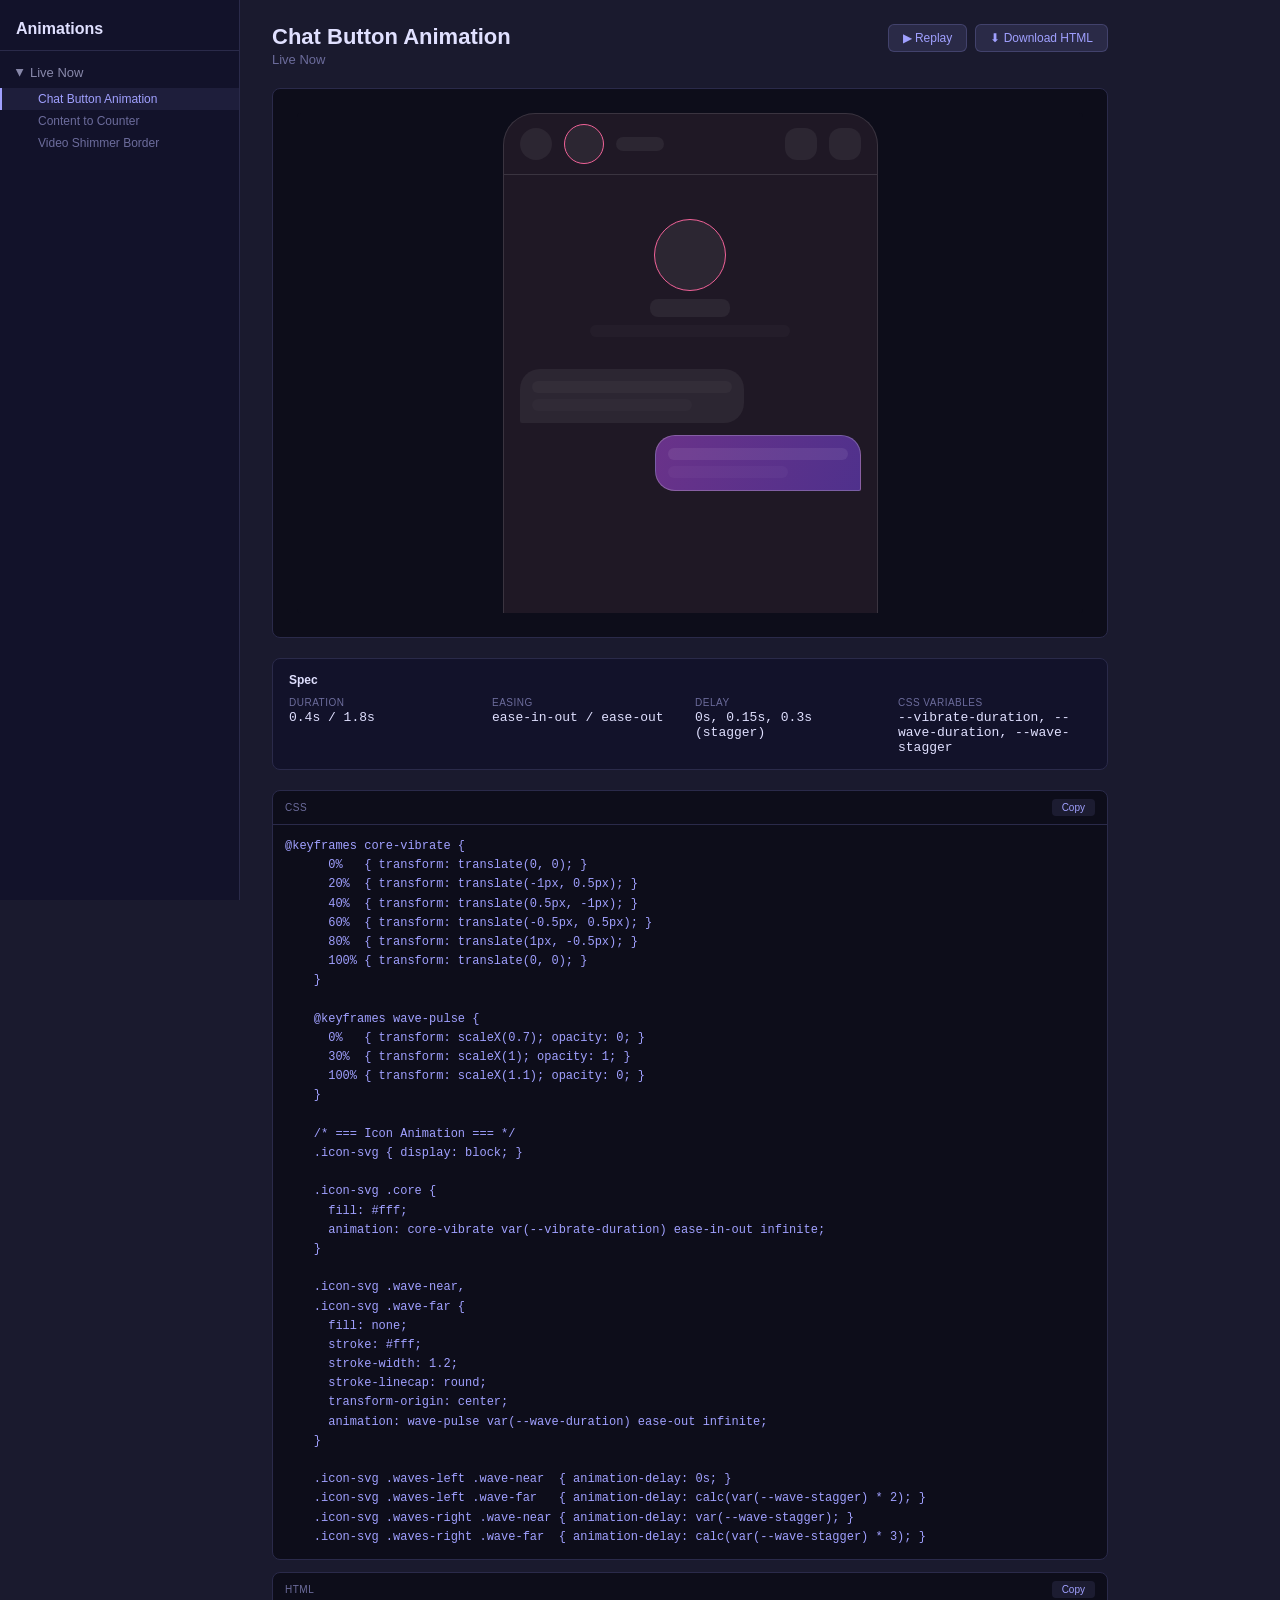
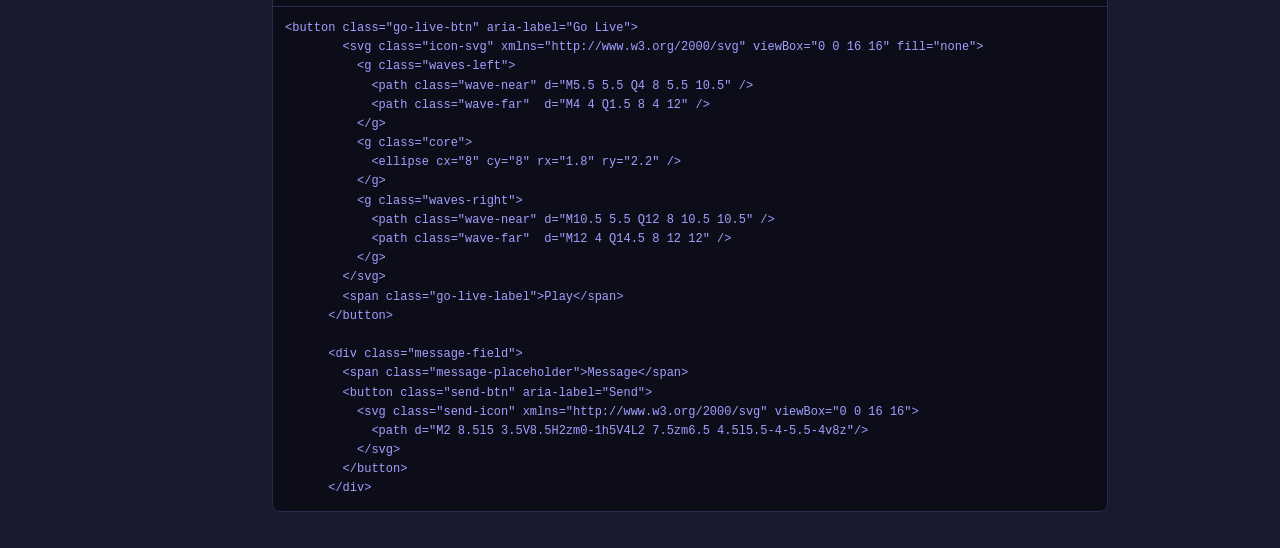
==== index.html @ 2784c0c1 "feat(live-now): add video shimmer border to animation catalog Co-Authored-By: Claude Opus 4.6 (1M co" ====
<!DOCTYPE html>
<html lang="ru">
<head>
  <meta charset="UTF-8">
  <meta name="viewport" content="width=device-width, initial-scale=1.0">
  <title>Animation Catalog</title>
  <link rel="stylesheet" href="styles.css">
</head>
<body>
  <aside class="sidebar" id="sidebar">
    <div class="sidebar-header">
      <h1 class="sidebar-title">Animations</h1>
    </div>
    <nav class="sidebar-nav" id="sidebar-nav">
      <!-- Built dynamically by catalog.js -->
    </nav>
  </aside>

  <main class="content" id="content">
    <div class="card" id="animation-card">
      <!-- Header -->
      <div class="card-header" id="card-header">
        <div class="card-titles">
          <h2 class="card-name" id="card-name"></h2>
          <span class="card-feature" id="card-feature"></span>
        </div>
        <div class="card-actions">
          <button class="btn" id="btn-replay">▶ Replay</button>
          <a class="btn" id="btn-download" download>⬇ Download HTML</a>
        </div>
      </div>

      <!-- Preview -->
      <div class="preview" id="preview"></div>

      <!-- Spec -->
      <div class="spec" id="spec"></div>

      <!-- Code Blocks -->
      <div class="code-blocks" id="code-blocks"></div>
    </div>
  </main>

  <!-- Animation sections go here -->
  <div id="animations" style="display:none">
    <section class="animation"
      data-feature="Live Now"
      data-name="Chat Button Animation"
      data-duration="0.4s / 1.8s"
      data-easing="ease-in-out / ease-out"
      data-delay="0s, 0.15s, 0.3s (stagger)"
      data-css-vars="--vibrate-duration, --wave-duration, --wave-stagger"
      data-file="downloads/live-now/chat-button-animation.html">
    </section>

    <section class="animation"
      data-feature="Live Now"
      data-name="Content to Counter"
      data-duration="2.8s"
      data-easing="cubic-bezier(0.2, 0.9, 0.3, 1)"
      data-delay="800ms"
      data-css-vars="--ctc-sheet-duration, --ctc-sheet-collapse, --ctc-fly-duration, --ctc-badge-pop, --ctc-pause-idle, --ctc-pause-sheet"
      data-file="downloads/live-now/content-to-counter.html">
    </section>

    <section class="animation"
      data-feature="Live Now"
      data-name="Video Shimmer Border"
      data-duration="2.5s"
      data-easing="linear"
      data-delay="0s"
      data-css-vars="--shimmer-speed, --shimmer-size"
      data-file="downloads/live-now/video-shimmer-border.html">
    </section>
  </div>

  <script src="catalog.js"></script>
</body>
</html>
---- styles.css ----
/* === Reset === */
*, *::before, *::after {
  margin: 0;
  padding: 0;
  box-sizing: border-box;
}

/* === Theme Tokens === */
:root {
  --bg-page: #1a1a2e;
  --bg-sidebar: #12122a;
  --bg-preview: #0d0d1a;
  --bg-code: #0d0d1a;
  --bg-spec: #12122a;
  --border: #2a2a4a;
  --accent: #a0a0ff;
  --accent-hover: #c0c0ff;
  --text-primary: #e0e0ff;
  --text-secondary: #8888aa;
  --text-muted: #6c6c9c;
  --text-dim: #4a4a6a;
  --font-ui: -apple-system, BlinkMacSystemFont, 'Segoe UI', sans-serif;
  --font-mono: 'SF Mono', 'Fira Code', 'Cascadia Code', monospace;
  --sidebar-width: 240px;
}

body {
  font-family: var(--font-ui);
  background: var(--bg-page);
  color: var(--text-primary);
  display: flex;
  min-height: 100vh;
}

/* === Sidebar === */
.sidebar {
  width: var(--sidebar-width);
  background: var(--bg-sidebar);
  border-right: 1px solid var(--border);
  position: fixed;
  top: 0;
  left: 0;
  bottom: 0;
  overflow-y: auto;
  display: flex;
  flex-direction: column;
}

.sidebar-header {
  padding: 20px 16px 12px;
  border-bottom: 1px solid var(--border);
}

.sidebar-title {
  font-size: 16px;
  font-weight: 600;
  color: var(--text-primary);
}

.sidebar-nav {
  padding: 8px 0;
  flex: 1;
}

.feature-group {
  margin-bottom: 4px;
}

.feature-toggle {
  display: flex;
  align-items: center;
  gap: 6px;
  width: 100%;
  padding: 6px 16px;
  background: none;
  border: none;
  color: var(--text-secondary);
  font-family: var(--font-ui);
  font-size: 13px;
  cursor: pointer;
  text-align: left;
}

.feature-toggle:hover {
  color: var(--text-primary);
}

.feature-toggle .arrow {
  font-size: 10px;
  transition: transform 0.15s ease;
}

.feature-toggle.open .arrow {
  transform: rotate(90deg);
}

.feature-list {
  display: none;
  padding: 2px 0;
}

.feature-list.open {
  display: block;
}

.animation-link {
  display: block;
  padding: 4px 16px 4px 36px;
  color: var(--text-muted);
  font-size: 12px;
  cursor: pointer;
  text-decoration: none;
  border-left: 2px solid transparent;
}

.animation-link:hover {
  color: var(--text-primary);
}

.animation-link.active {
  color: var(--accent);
  background: rgba(160, 160, 255, 0.08);
  border-left-color: var(--accent);
}

/* === Main Content === */
.content {
  margin-left: var(--sidebar-width);
  flex: 1;
  padding: 24px 32px;
  max-width: 900px;
}

/* === Card === */
.card-header {
  display: flex;
  justify-content: space-between;
  align-items: flex-start;
  margin-bottom: 20px;
}

.card-name {
  font-size: 22px;
  font-weight: 600;
}

.card-feature {
  font-size: 13px;
  color: var(--text-muted);
  margin-top: 2px;
}

.card-actions {
  display: flex;
  gap: 8px;
  flex-shrink: 0;
}

.btn {
  display: inline-flex;
  align-items: center;
  gap: 4px;
  padding: 6px 14px;
  background: rgba(160, 160, 255, 0.12);
  color: var(--accent);
  border: 1px solid rgba(160, 160, 255, 0.2);
  border-radius: 6px;
  font-family: var(--font-ui);
  font-size: 12px;
  cursor: pointer;
  text-decoration: none;
  transition: background 0.15s ease;
}

.btn:hover {
  background: rgba(160, 160, 255, 0.2);
  color: var(--accent-hover);
}

/* === Preview === */
.preview {
  background: var(--bg-preview);
  border: 1px solid var(--border);
  border-radius: 8px;
  min-height: 160px;
  display: flex;
  align-items: center;
  justify-content: center;
  margin-bottom: 20px;
  padding: 24px;
  position: relative;
  overflow: hidden;
}

.preview-iframe {
  width: 100%;
  height: 500px;
  border: none;
  border-radius: 4px;
  background: transparent;
}

/* === Spec === */
.spec {
  background: var(--bg-spec);
  border: 1px solid var(--border);
  border-radius: 8px;
  padding: 14px 16px;
  margin-bottom: 20px;
}

.spec-title {
  font-size: 12px;
  font-weight: 600;
  margin-bottom: 10px;
}

.spec-grid {
  display: grid;
  grid-template-columns: repeat(auto-fit, minmax(120px, 1fr));
  gap: 10px;
}

.spec-item-label {
  font-size: 10px;
  text-transform: uppercase;
  color: var(--text-muted);
  letter-spacing: 0.5px;
  margin-bottom: 2px;
}

.spec-item-value {
  font-family: var(--font-mono);
  font-size: 13px;
  color: var(--text-primary);
}

/* === Code Blocks === */
.code-block {
  background: var(--bg-code);
  border: 1px solid var(--border);
  border-radius: 8px;
  margin-bottom: 12px;
  overflow: hidden;
}

.code-block-header {
  display: flex;
  justify-content: space-between;
  align-items: center;
  padding: 8px 12px;
  border-bottom: 1px solid var(--border);
}

.code-block-lang {
  font-size: 10px;
  text-transform: uppercase;
  color: var(--text-muted);
  letter-spacing: 0.5px;
}

.btn-copy {
  padding: 3px 10px;
  background: rgba(160, 160, 255, 0.1);
  color: var(--accent);
  border: none;
  border-radius: 4px;
  font-family: var(--font-ui);
  font-size: 10px;
  cursor: pointer;
  transition: background 0.15s ease;
}

.btn-copy:hover {
  background: rgba(160, 160, 255, 0.2);
}

.btn-copy.copied {
  color: #66ffaa;
}

.code-block pre {
  padding: 12px;
  overflow-x: auto;
  margin: 0;
}

.code-block code {
  font-family: var(--font-mono);
  font-size: 12px;
  line-height: 1.6;
  color: var(--accent);
  white-space: pre;
}
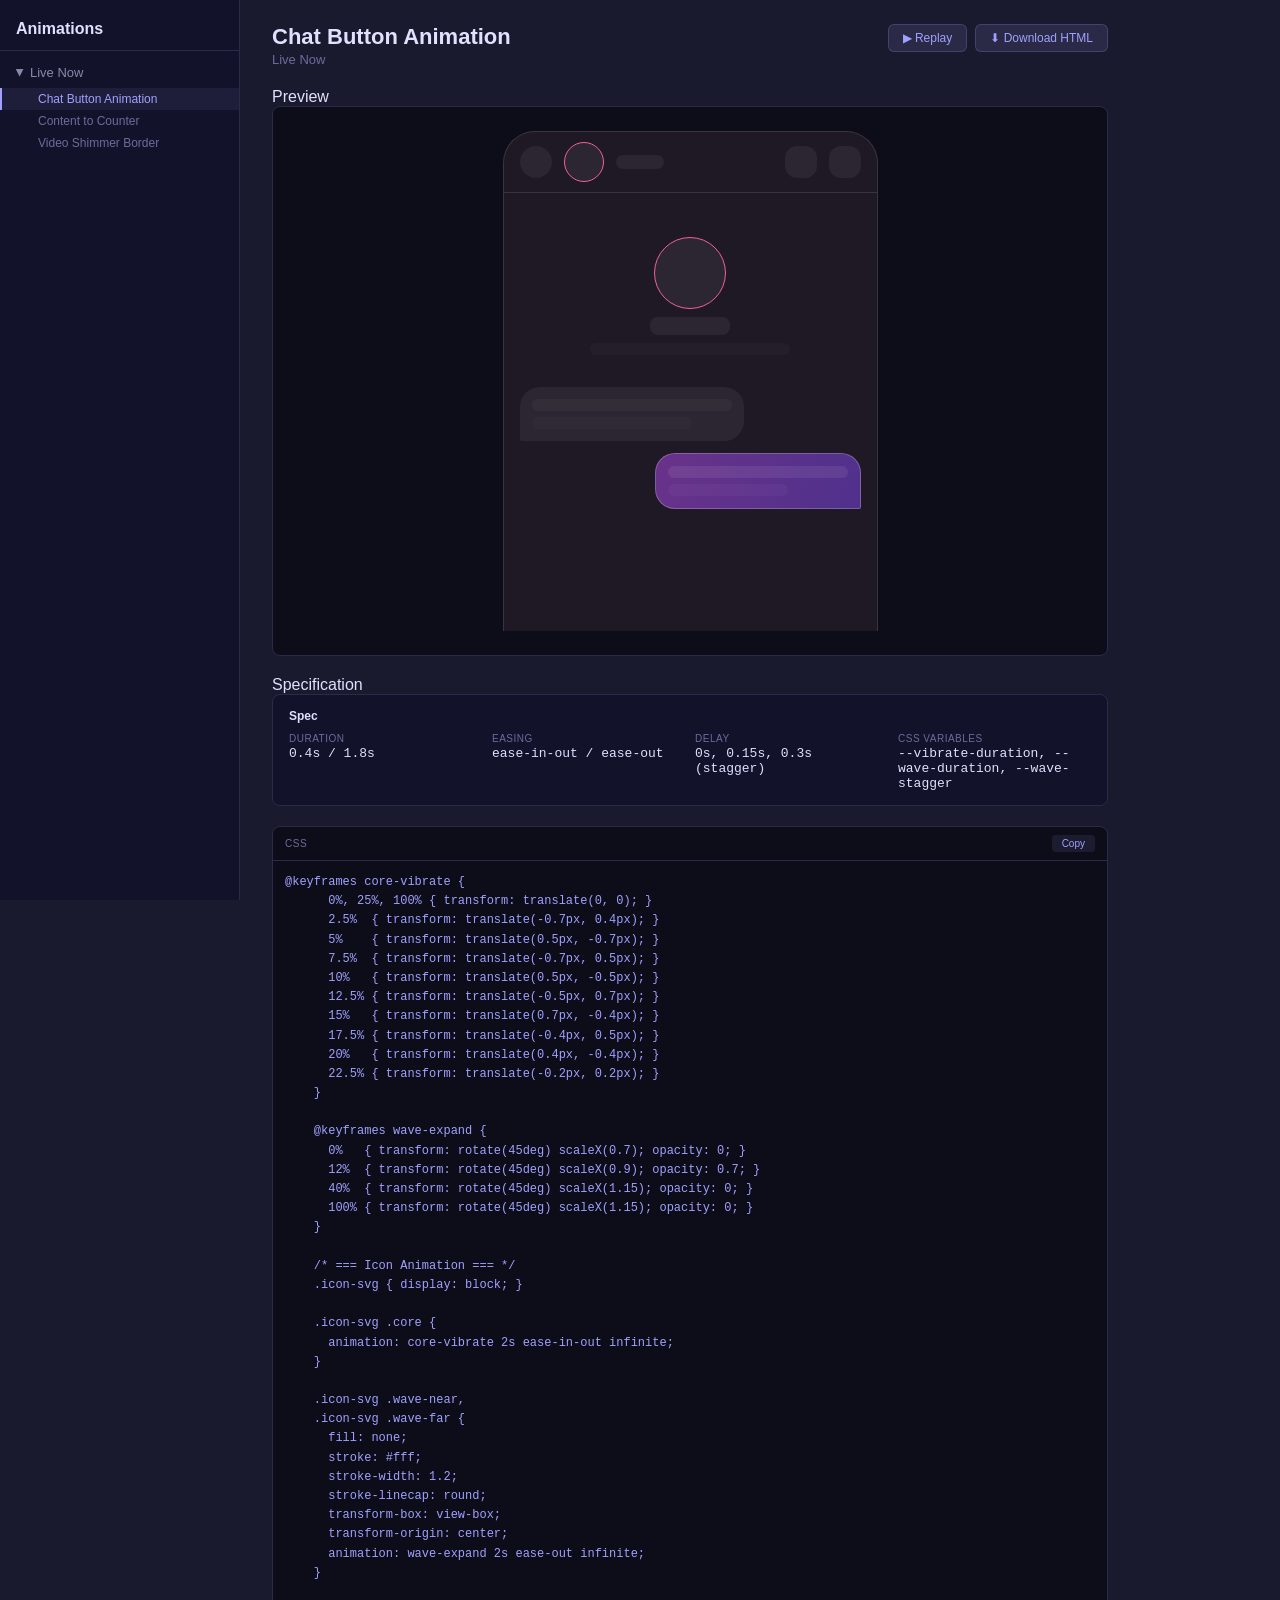
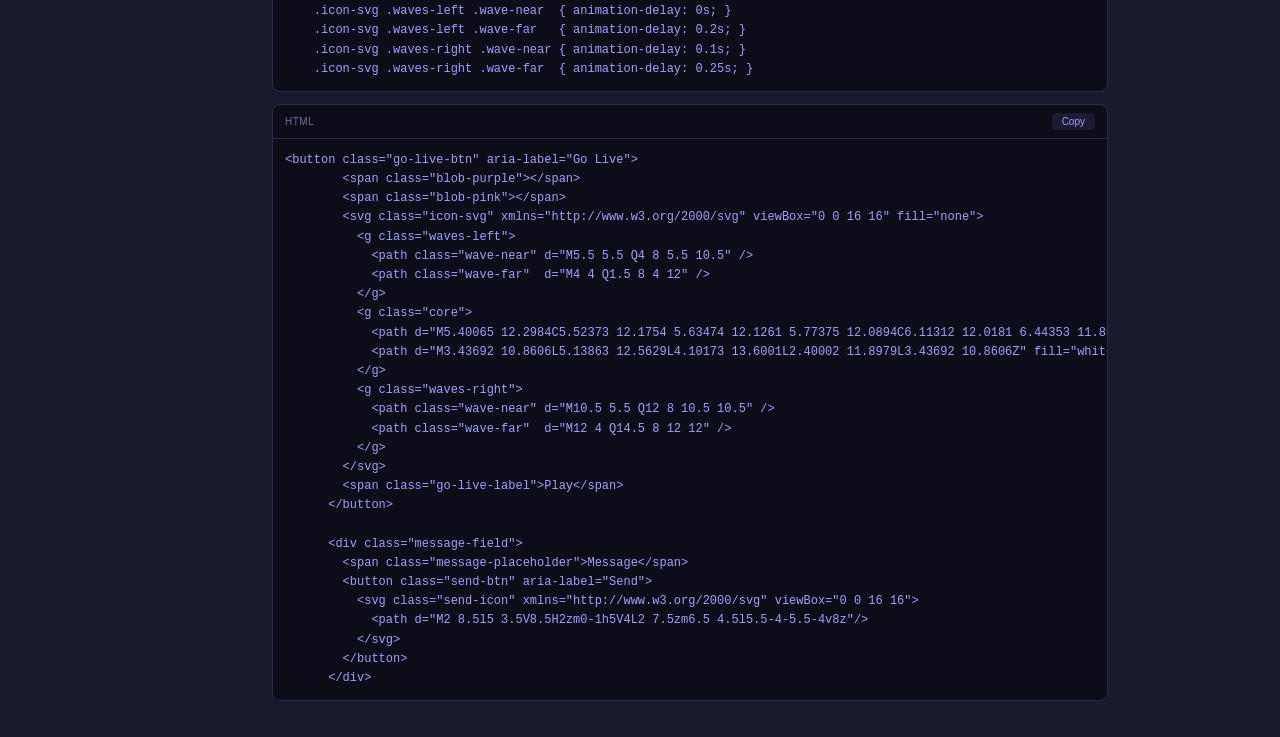
==== commit 2f0423dd: "refactor: update card template to two-column grid structure Co-Authored-By: Claude Sonnet 4.6 <norep" ====
--- a/index.html
+++ b/index.html
@@ -30,14 +30,22 @@
         </div>
       </div>
 
-      <!-- Preview -->
-      <div class="preview" id="preview"></div>
+      <!-- Two-column layout -->
+      <div class="card-body">
+        <div class="preview-section">
+          <div class="section-label">Preview</div>
+          <div class="preview" id="preview"></div>
+        </div>
 
-      <!-- Spec -->
-      <div class="spec" id="spec"></div>
-
-      <!-- Code Blocks -->
-      <div class="code-blocks" id="code-blocks"></div>
+        <div class="right-column">
+          <div>
+            <div class="section-label">Specification</div>
+            <div class="spec" id="spec"></div>
+          </div>
+          <div class="note" id="note" style="display:none"></div>
+          <div class="code-blocks" id="code-blocks"></div>
+        </div>
+      </div>
     </div>
   </main>
 
@@ -56,7 +64,7 @@
     <section class="animation"
       data-feature="Live Now"
       data-name="Content to Counter"
-      data-duration="2.8s"
+      data-duration="3.7s"
       data-easing="cubic-bezier(0.2, 0.9, 0.3, 1)"
       data-delay="800ms"
       data-css-vars="--ctc-sheet-duration, --ctc-sheet-collapse, --ctc-fly-duration, --ctc-badge-pop, --ctc-pause-idle, --ctc-pause-sheet"
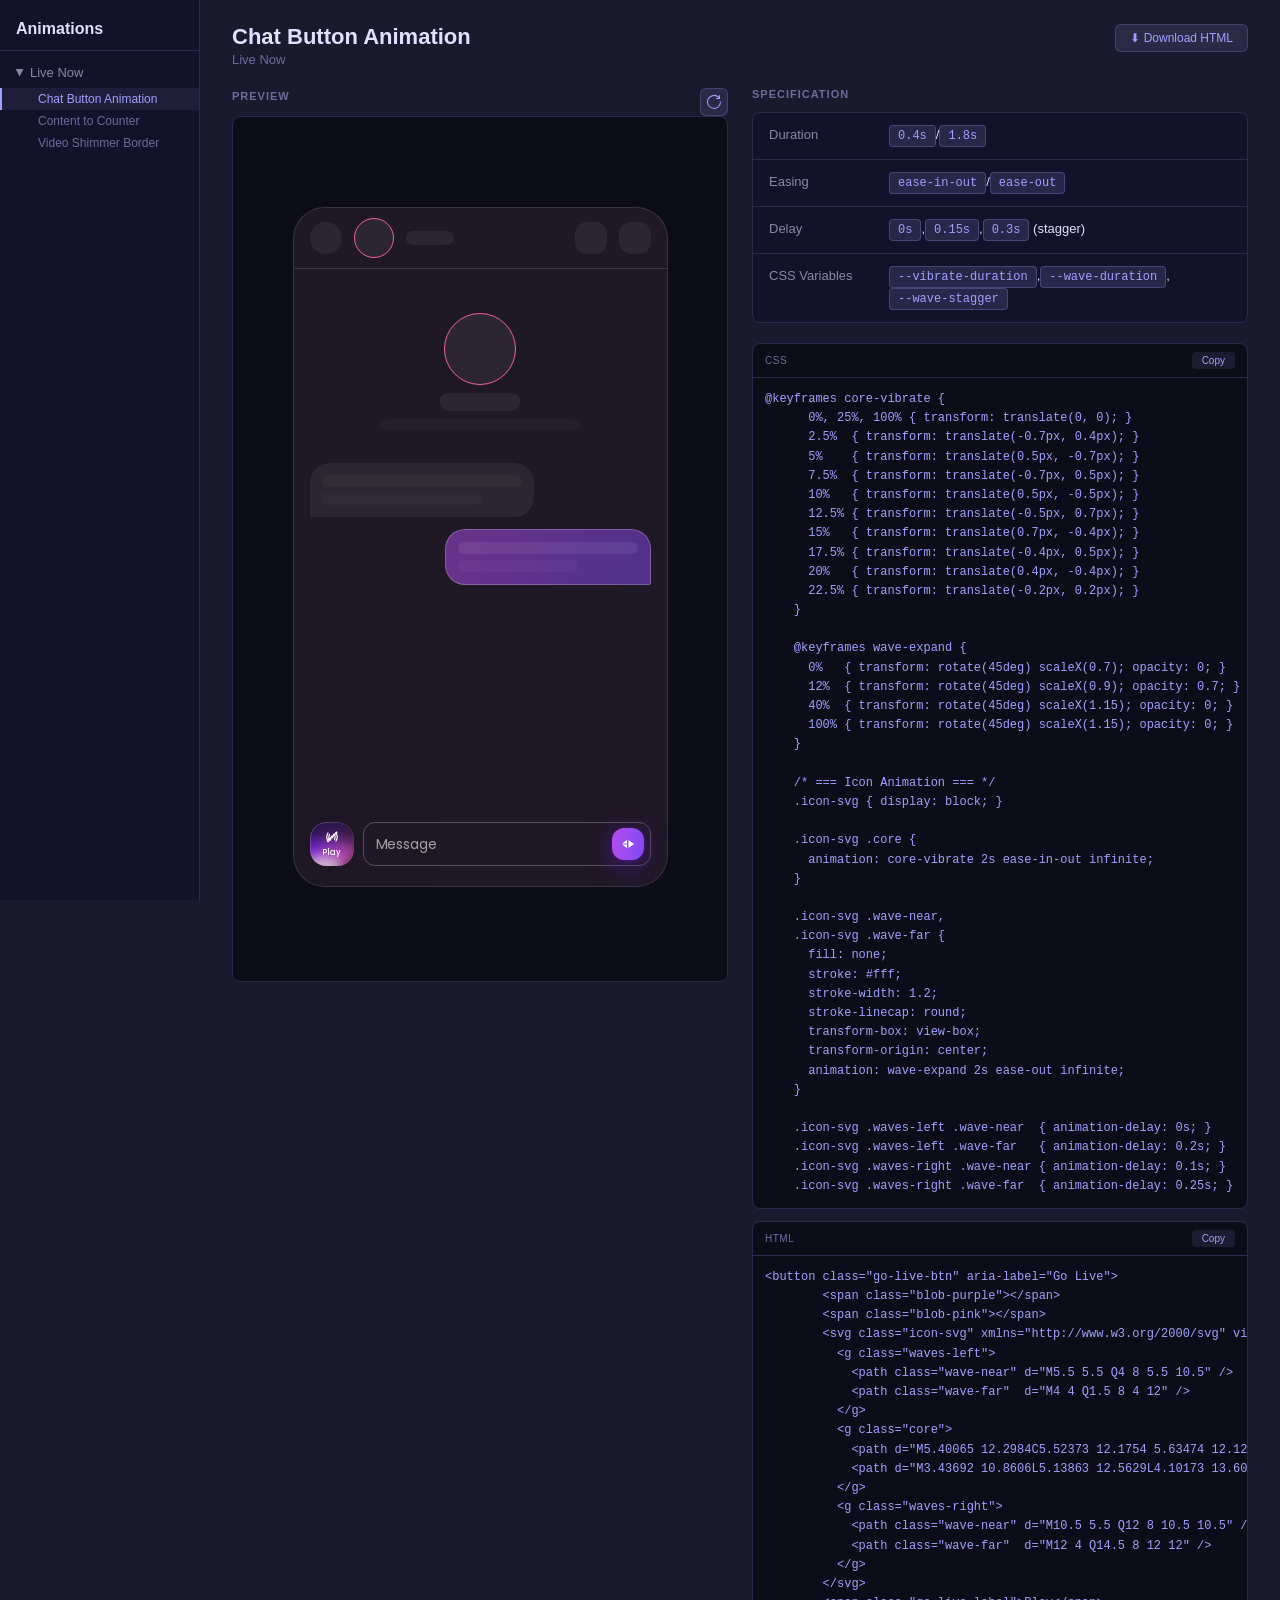
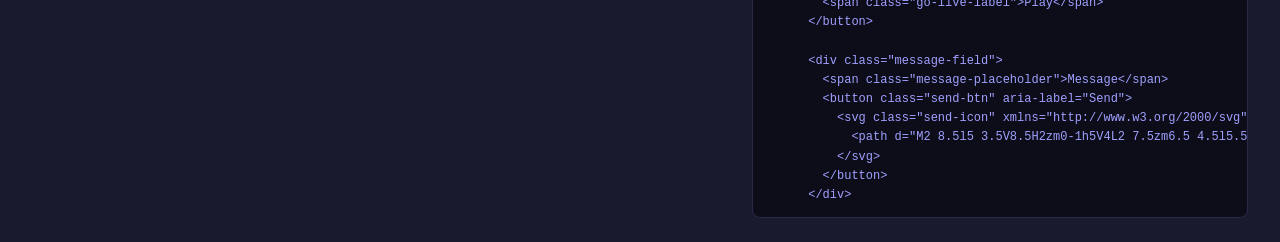
==== commit a4c359f5: "feat: move replay to preview header as icon button Replay moved from card header to preview section " ====
--- a/index.html
+++ b/index.html
@@ -25,7 +25,6 @@
           <span class="card-feature" id="card-feature"></span>
         </div>
         <div class="card-actions">
-          <button class="btn" id="btn-replay">▶ Replay</button>
           <a class="btn" id="btn-download" download>⬇ Download HTML</a>
         </div>
       </div>
@@ -33,7 +32,14 @@
       <!-- Two-column layout -->
       <div class="card-body">
         <div class="preview-section">
-          <div class="section-label">Preview</div>
+          <div class="preview-header">
+            <div class="section-label">Preview</div>
+            <button class="btn-replay" id="btn-replay" title="Replay">
+              <svg width="16" height="16" viewBox="0 0 16 16" fill="none" xmlns="http://www.w3.org/2000/svg">
+                <path d="M2 8a6 6 0 0 1 10.472-4H10.5a.5.5 0 0 0 0 1h3a.5.5 0 0 0 .5-.5v-3a.5.5 0 0 0-1 0v1.47A7 7 0 1 0 15 8a.5.5 0 0 0-1 0 6 6 0 1 1-12 0z" fill="currentColor"/>
+              </svg>
+            </button>
+          </div>
           <div class="preview" id="preview"></div>
         </div>
 
--- a/styles.css
+++ b/styles.css
@@ -21,7 +21,7 @@
   --text-dim: #4a4a6a;
   --font-ui: -apple-system, BlinkMacSystemFont, 'Segoe UI', sans-serif;
   --font-mono: 'SF Mono', 'Fira Code', 'Cascadia Code', monospace;
-  --sidebar-width: 240px;
+  --sidebar-width: 200px;
 }
 
 body {
@@ -128,7 +128,7 @@
   margin-left: var(--sidebar-width);
   flex: 1;
   padding: 24px 32px;
-  max-width: 900px;
+  max-width: 1100px;
 }
 
 /* === Card === */
@@ -175,6 +175,58 @@
 .btn:hover {
   background: rgba(160, 160, 255, 0.2);
   color: var(--accent-hover);
+}
+
+/* === Two-Column Layout === */
+.card-body {
+  display: grid;
+  grid-template-columns: 1fr 1fr;
+  gap: 0 24px;
+}
+
+.section-label {
+  font-size: 11px;
+  font-weight: 600;
+  text-transform: uppercase;
+  letter-spacing: 1px;
+  color: var(--text-muted);
+  margin-bottom: 12px;
+}
+
+.preview-section {
+  min-width: 0;
+}
+
+.preview-header {
+  display: flex;
+  justify-content: space-between;
+  align-items: center;
+}
+
+.btn-replay {
+  display: flex;
+  align-items: center;
+  justify-content: center;
+  width: 28px;
+  height: 28px;
+  background: rgba(160, 160, 255, 0.12);
+  border: 1px solid rgba(160, 160, 255, 0.2);
+  border-radius: 6px;
+  color: var(--accent);
+  cursor: pointer;
+  transition: background 0.15s ease;
+}
+
+.btn-replay:hover {
+  background: rgba(160, 160, 255, 0.2);
+  color: var(--accent-hover);
+}
+
+.right-column {
+  display: flex;
+  flex-direction: column;
+  gap: 20px;
+  min-width: 0;
 }
 
 /* === Preview === */
@@ -182,11 +234,6 @@
   background: var(--bg-preview);
   border: 1px solid var(--border);
   border-radius: 8px;
-  min-height: 160px;
-  display: flex;
-  align-items: center;
-  justify-content: center;
-  margin-bottom: 20px;
   padding: 24px;
   position: relative;
   overflow: hidden;
@@ -194,7 +241,7 @@
 
 .preview-iframe {
   width: 100%;
-  height: 500px;
+  height: 812px;
   border: none;
   border-radius: 4px;
   background: transparent;
@@ -205,33 +252,58 @@
   background: var(--bg-spec);
   border: 1px solid var(--border);
   border-radius: 8px;
+  padding: 0;
+  overflow: hidden;
+}
+
+.spec-row {
+  display: flex;
+  align-items: baseline;
+  padding: 12px 16px;
+  border-bottom: 1px solid var(--border);
+}
+
+.spec-row:last-child {
+  border-bottom: none;
+}
+
+.spec-label {
+  width: 120px;
+  flex-shrink: 0;
+  font-size: 13px;
+  font-weight: 500;
+  color: var(--text-secondary);
+}
+
+.spec-value {
+  font-size: 13px;
+  color: var(--text-primary);
+  line-height: 1.5;
+}
+
+.badge {
+  display: inline-block;
+  font-family: var(--font-mono);
+  font-size: 12px;
+  background: rgba(160, 160, 255, 0.15);
+  border: 1px solid rgba(160, 160, 255, 0.25);
+  border-radius: 4px;
+  padding: 1px 8px;
+  color: var(--accent);
+}
+
+/* === Note === */
+.note {
+  background: rgba(160, 160, 255, 0.06);
+  border: 1px solid rgba(160, 160, 255, 0.2);
+  border-radius: 8px;
   padding: 14px 16px;
-  margin-bottom: 20px;
-}
-
-.spec-title {
-  font-size: 12px;
-  font-weight: 600;
-  margin-bottom: 10px;
-}
-
-.spec-grid {
-  display: grid;
-  grid-template-columns: repeat(auto-fit, minmax(120px, 1fr));
-  gap: 10px;
-}
-
-.spec-item-label {
-  font-size: 10px;
-  text-transform: uppercase;
-  color: var(--text-muted);
-  letter-spacing: 0.5px;
-  margin-bottom: 2px;
-}
-
-.spec-item-value {
-  font-family: var(--font-mono);
-  font-size: 13px;
+  font-size: 13px;
+  line-height: 1.6;
+  color: var(--text-secondary);
+}
+
+.note strong {
   color: var(--text-primary);
 }
 
@@ -240,8 +312,11 @@
   background: var(--bg-code);
   border: 1px solid var(--border);
   border-radius: 8px;
-  margin-bottom: 12px;
   overflow: hidden;
+}
+
+.code-block + .code-block {
+  margin-top: 12px;
 }
 
 .code-block-header {
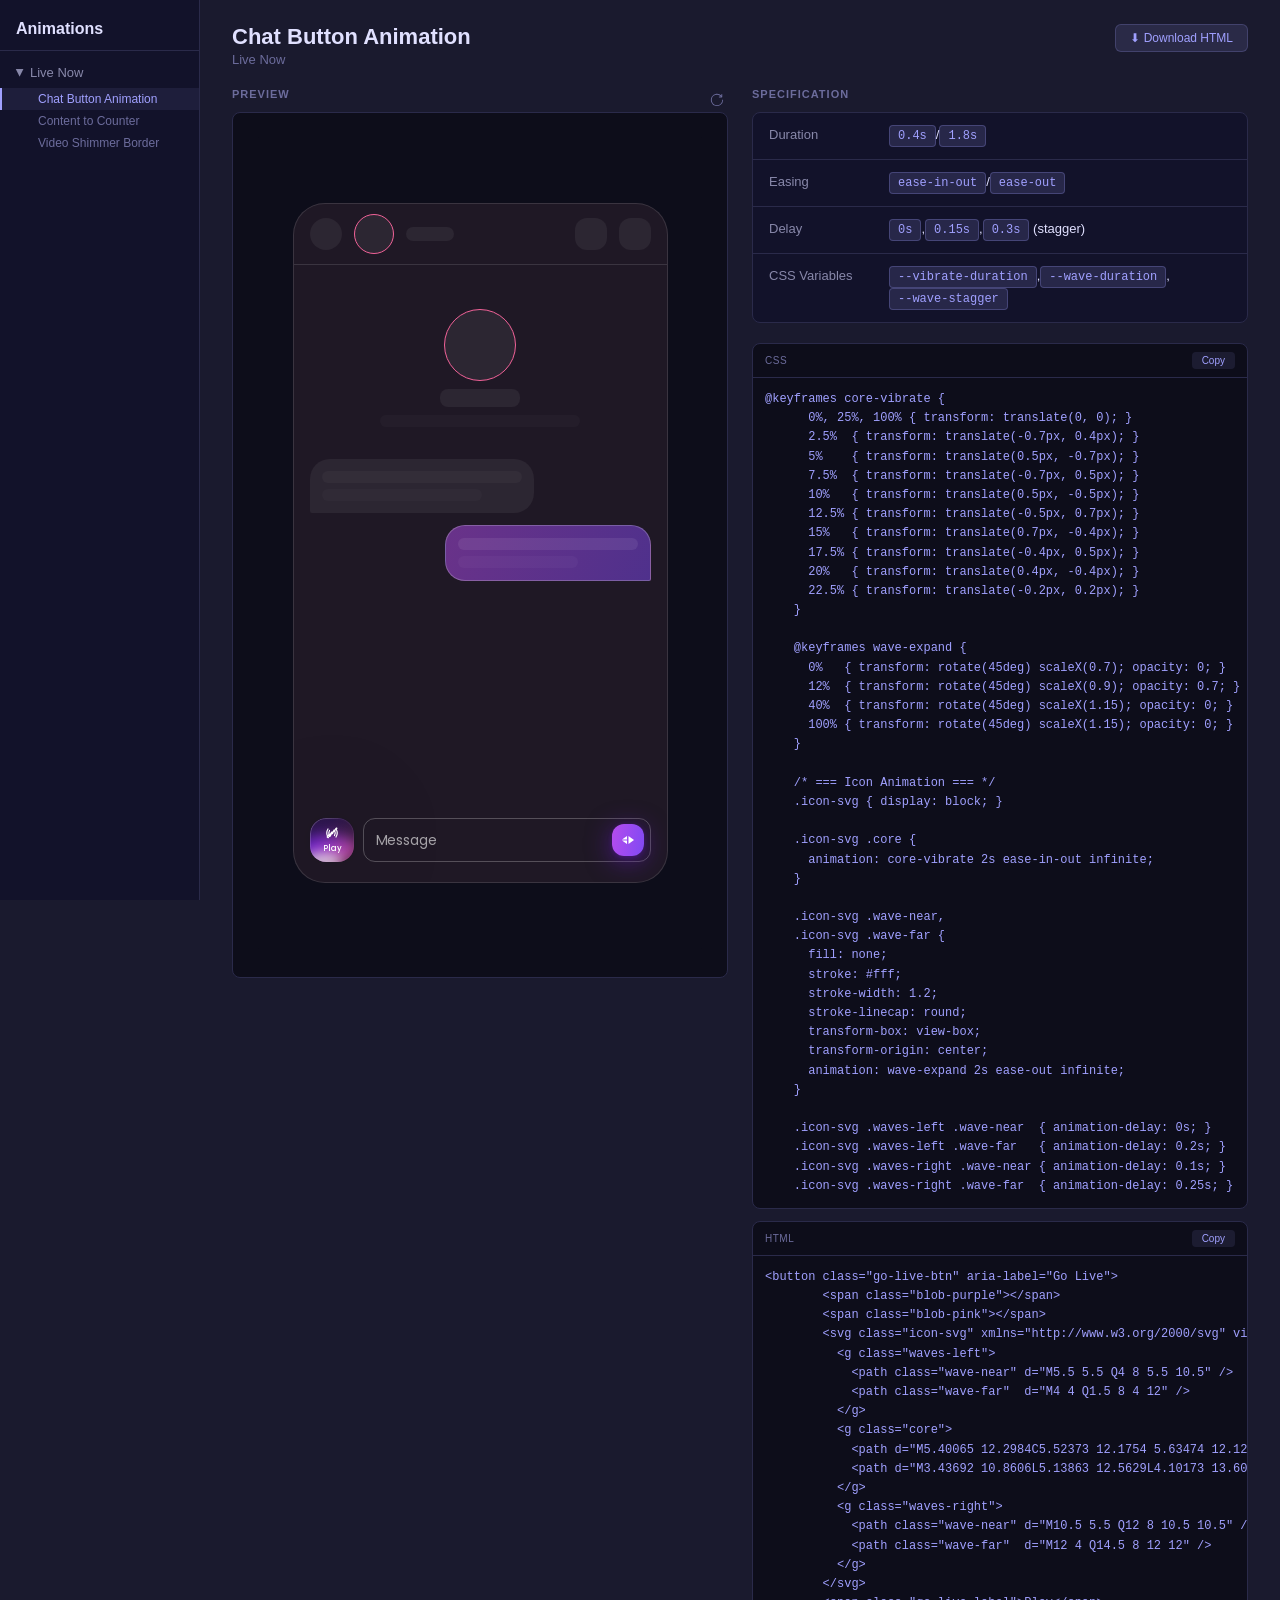
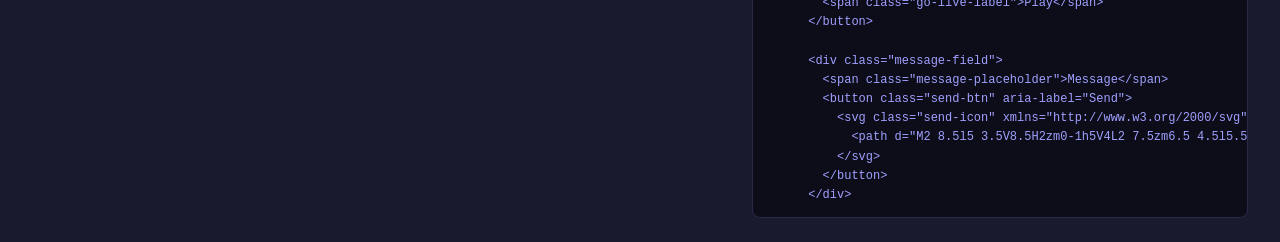
==== commit 8cfa2d16: "style: ghost replay button, smaller icon Remove background/border from replay button, use text-muted" ====
--- a/index.html
+++ b/index.html
@@ -35,7 +35,7 @@
           <div class="preview-header">
             <div class="section-label">Preview</div>
             <button class="btn-replay" id="btn-replay" title="Replay">
-              <svg width="16" height="16" viewBox="0 0 16 16" fill="none" xmlns="http://www.w3.org/2000/svg">
+              <svg width="14" height="14" viewBox="0 0 16 16" fill="none" xmlns="http://www.w3.org/2000/svg">
                 <path d="M2 8a6 6 0 0 1 10.472-4H10.5a.5.5 0 0 0 0 1h3a.5.5 0 0 0 .5-.5v-3a.5.5 0 0 0-1 0v1.47A7 7 0 1 0 15 8a.5.5 0 0 0-1 0 6 6 0 1 1-12 0z" fill="currentColor"/>
               </svg>
             </button>
--- a/styles.css
+++ b/styles.css
@@ -207,19 +207,16 @@
   display: flex;
   align-items: center;
   justify-content: center;
-  width: 28px;
-  height: 28px;
-  background: rgba(160, 160, 255, 0.12);
-  border: 1px solid rgba(160, 160, 255, 0.2);
-  border-radius: 6px;
-  color: var(--accent);
-  cursor: pointer;
-  transition: background 0.15s ease;
+  background: none;
+  border: none;
+  padding: 4px;
+  color: var(--text-muted);
+  cursor: pointer;
+  transition: color 0.15s ease;
 }
 
 .btn-replay:hover {
-  background: rgba(160, 160, 255, 0.2);
-  color: var(--accent-hover);
+  color: var(--accent);
 }
 
 .right-column {
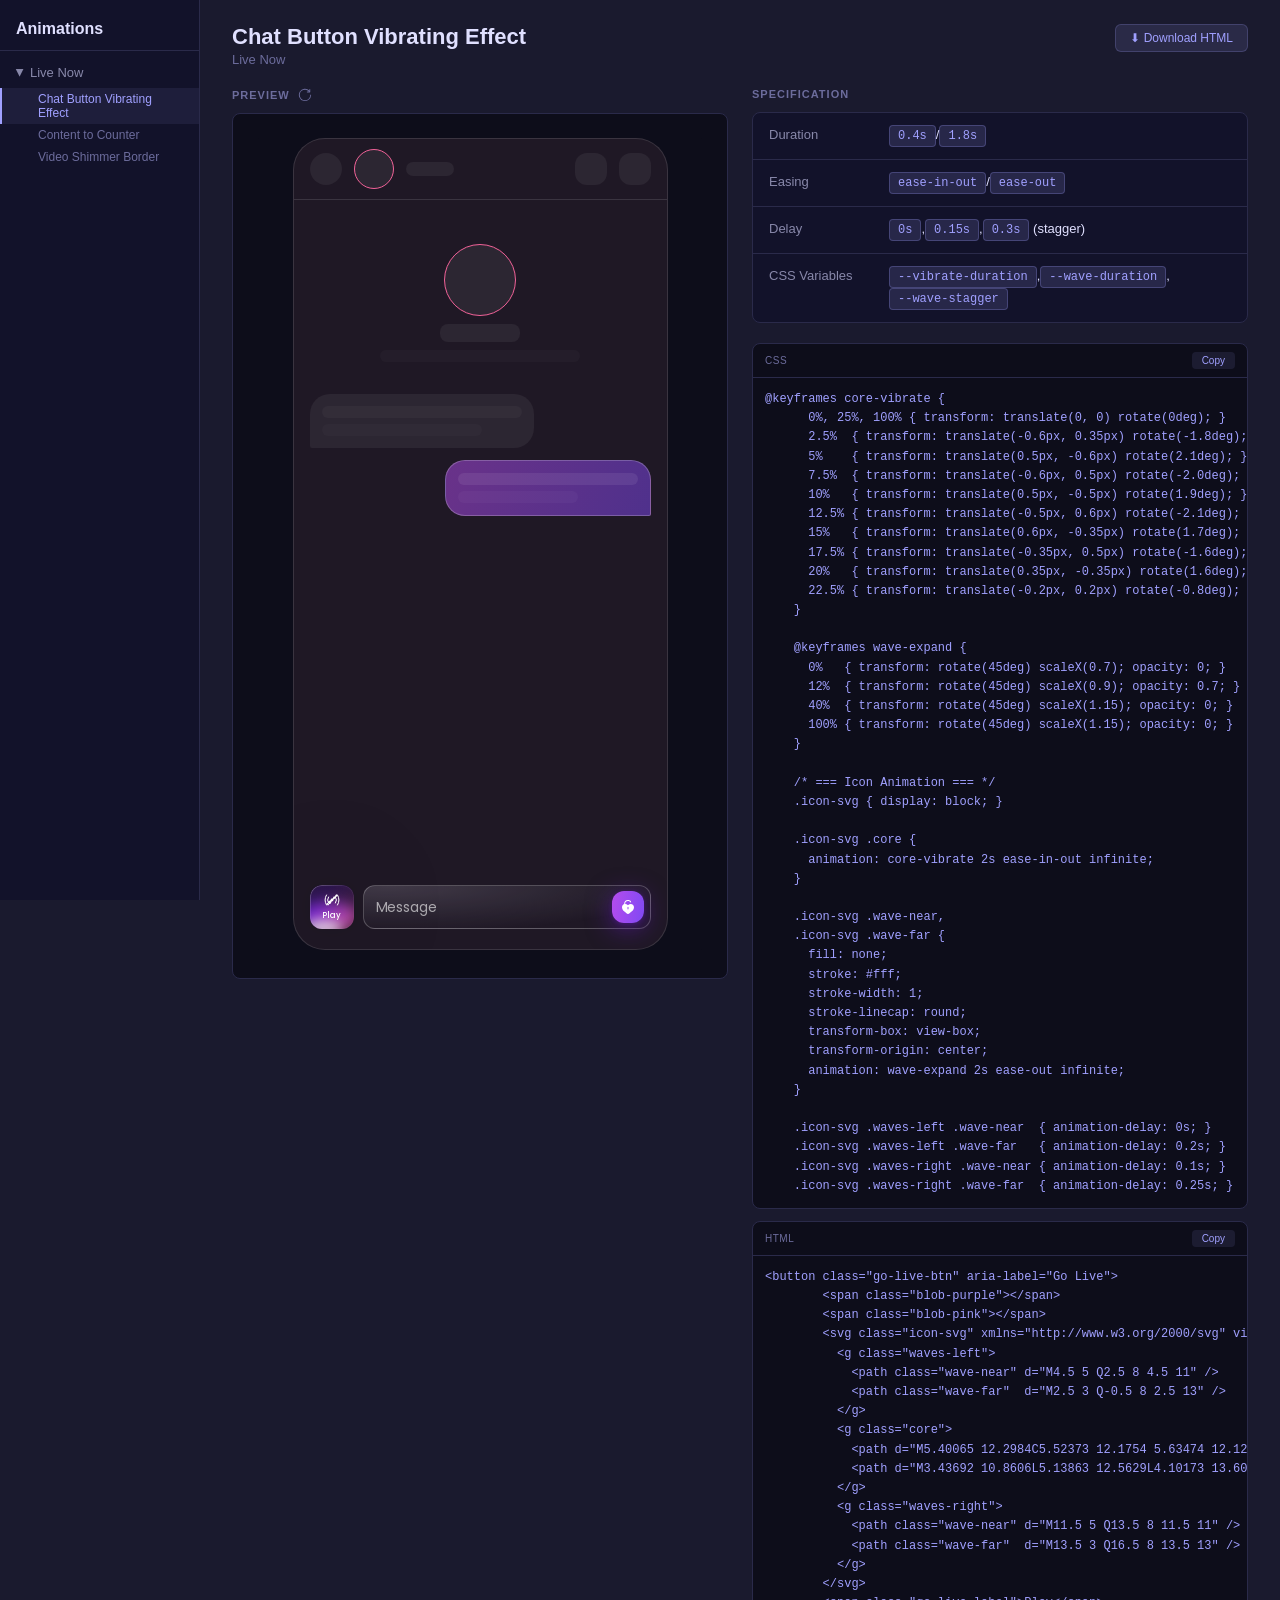
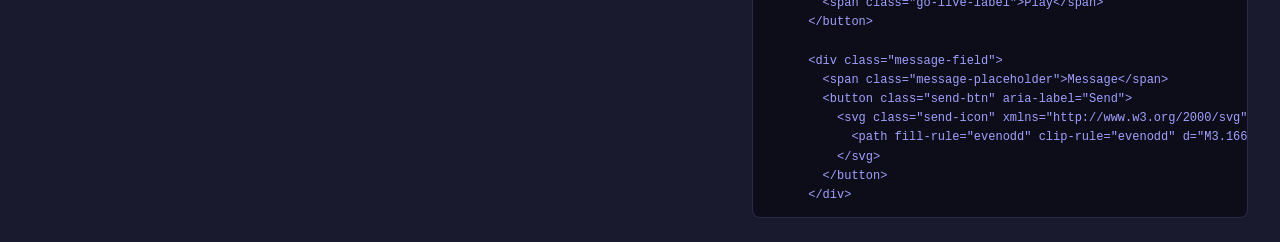
==== commit baa1447f: "feat: update animations and add assets Update chat button, content-to-counter, and video shimmer bor" ====
--- a/index.html
+++ b/index.html
@@ -59,7 +59,7 @@
   <div id="animations" style="display:none">
     <section class="animation"
       data-feature="Live Now"
-      data-name="Chat Button Animation"
+      data-name="Chat Button Vibrating Effect"
       data-duration="0.4s / 1.8s"
       data-easing="ease-in-out / ease-out"
       data-delay="0s, 0.15s, 0.3s (stagger)"
@@ -74,6 +74,7 @@
       data-easing="cubic-bezier(0.2, 0.9, 0.3, 1)"
       data-delay="800ms"
       data-css-vars="--ctc-sheet-duration, --ctc-sheet-collapse, --ctc-fly-duration, --ctc-badge-pop, --ctc-pause-idle, --ctc-pause-sheet"
+      data-note="The content card flies to the counter badge only when the user dismisses the bottom sheet."
       data-file="downloads/live-now/content-to-counter.html">
     </section>
 
--- a/styles.css
+++ b/styles.css
@@ -125,10 +125,11 @@
 
 /* === Main Content === */
 .content {
-  margin-left: var(--sidebar-width);
-  flex: 1;
   padding: 24px 32px;
   max-width: 1100px;
+  width: 100%;
+  margin-left: max(var(--sidebar-width), calc((100vw - 1100px) / 2));
+  margin-right: auto;
 }
 
 /* === Card === */
@@ -199,8 +200,8 @@
 
 .preview-header {
   display: flex;
-  justify-content: space-between;
-  align-items: center;
+  align-items: center;
+  gap: 8px;
 }
 
 .btn-replay {
@@ -209,7 +210,7 @@
   justify-content: center;
   background: none;
   border: none;
-  padding: 4px;
+  padding: 0 0 11px 0;
   color: var(--text-muted);
   cursor: pointer;
   transition: color 0.15s ease;
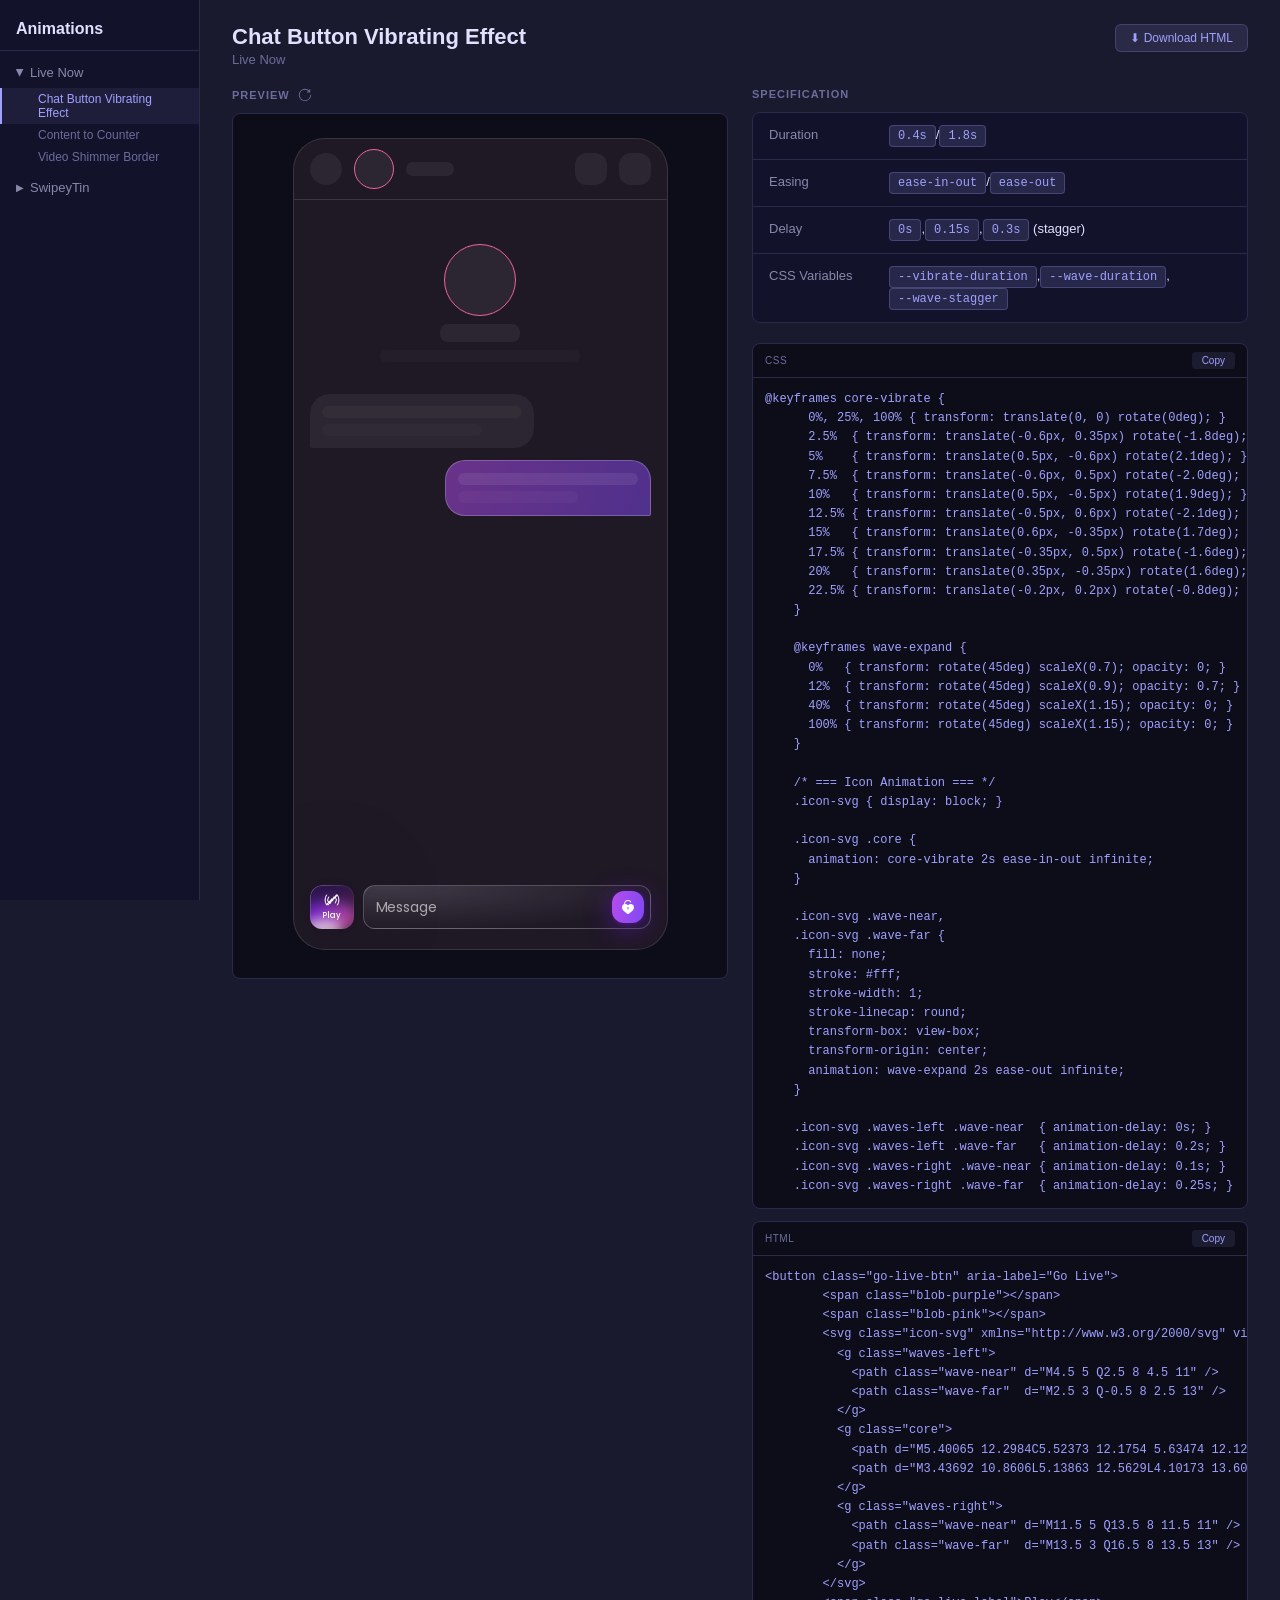
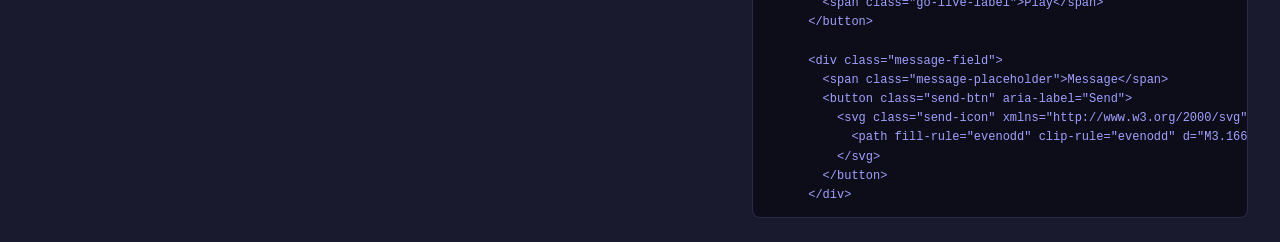
==== commit 63f8c74e: "feat: add SwipeyTin style select screen with live dot and bounce animations Adds the style selection" ====
--- a/index.html
+++ b/index.html
@@ -87,6 +87,27 @@
       data-css-vars="--shimmer-speed, --shimmer-size"
       data-file="downloads/live-now/video-shimmer-border.html">
     </section>
+
+    <section class="animation"
+      data-feature="SwipeyTin"
+      data-name="Card Swipe"
+      data-duration="0.45s"
+      data-easing="cubic-bezier(0.4, 0, 0.2, 1) / cubic-bezier(0.2, 0.9, 0.3, 1)"
+      data-delay="0s"
+      data-css-vars="--swipe-duration, --swipe-throw, --swipe-rotate, --stamp-duration, --rise-duration"
+      data-note="Drag the card or use the like/dislike buttons. Swipe right for LIKE, swipe left for NOPE. Cards cycle infinitely."
+      data-file="downloads/swipey-tin/card-swipe.html">
+    </section>
+
+    <section class="animation"
+      data-feature="SwipeyTin"
+      data-name="Style Select Screen"
+      data-duration="2s / 2.5s"
+      data-easing="ease-in-out / ease-out"
+      data-delay="0s"
+      data-note="Style selection screen with two animated hints: a pulsing green live-dot with expanding ring, and a bouncing 'Tap a style to select' label with double-bounce pattern."
+      data-file="downloads/swipey-tin/style-select-screen.html">
+    </section>
   </div>
 
   <script src="catalog.js"></script>
--- a/styles.css
+++ b/styles.css
@@ -15,6 +15,7 @@
   --border: #2a2a4a;
   --accent: #a0a0ff;
   --accent-hover: #c0c0ff;
+  --accent-rgb: 160, 160, 255;
   --text-primary: #e0e0ff;
   --text-secondary: #8888aa;
   --text-muted: #6c6c9c;
@@ -119,7 +120,7 @@
 
 .animation-link.active {
   color: var(--accent);
-  background: rgba(160, 160, 255, 0.08);
+  background: rgba(var(--accent-rgb), 0.08);
   border-left-color: var(--accent);
 }
 
@@ -162,9 +163,9 @@
   align-items: center;
   gap: 4px;
   padding: 6px 14px;
-  background: rgba(160, 160, 255, 0.12);
-  color: var(--accent);
-  border: 1px solid rgba(160, 160, 255, 0.2);
+  background: rgba(var(--accent-rgb), 0.12);
+  color: var(--accent);
+  border: 1px solid rgba(var(--accent-rgb), 0.2);
   border-radius: 6px;
   font-family: var(--font-ui);
   font-size: 12px;
@@ -174,7 +175,7 @@
 }
 
 .btn:hover {
-  background: rgba(160, 160, 255, 0.2);
+  background: rgba(var(--accent-rgb), 0.2);
   color: var(--accent-hover);
 }
 
@@ -283,8 +284,8 @@
   display: inline-block;
   font-family: var(--font-mono);
   font-size: 12px;
-  background: rgba(160, 160, 255, 0.15);
-  border: 1px solid rgba(160, 160, 255, 0.25);
+  background: rgba(var(--accent-rgb), 0.15);
+  border: 1px solid rgba(var(--accent-rgb), 0.25);
   border-radius: 4px;
   padding: 1px 8px;
   color: var(--accent);
@@ -292,8 +293,8 @@
 
 /* === Note === */
 .note {
-  background: rgba(160, 160, 255, 0.06);
-  border: 1px solid rgba(160, 160, 255, 0.2);
+  background: rgba(var(--accent-rgb), 0.06);
+  border: 1px solid rgba(var(--accent-rgb), 0.2);
   border-radius: 8px;
   padding: 14px 16px;
   font-size: 13px;
@@ -334,7 +335,7 @@
 
 .btn-copy {
   padding: 3px 10px;
-  background: rgba(160, 160, 255, 0.1);
+  background: rgba(var(--accent-rgb), 0.1);
   color: var(--accent);
   border: none;
   border-radius: 4px;
@@ -345,7 +346,7 @@
 }
 
 .btn-copy:hover {
-  background: rgba(160, 160, 255, 0.2);
+  background: rgba(var(--accent-rgb), 0.2);
 }
 
 .btn-copy.copied {
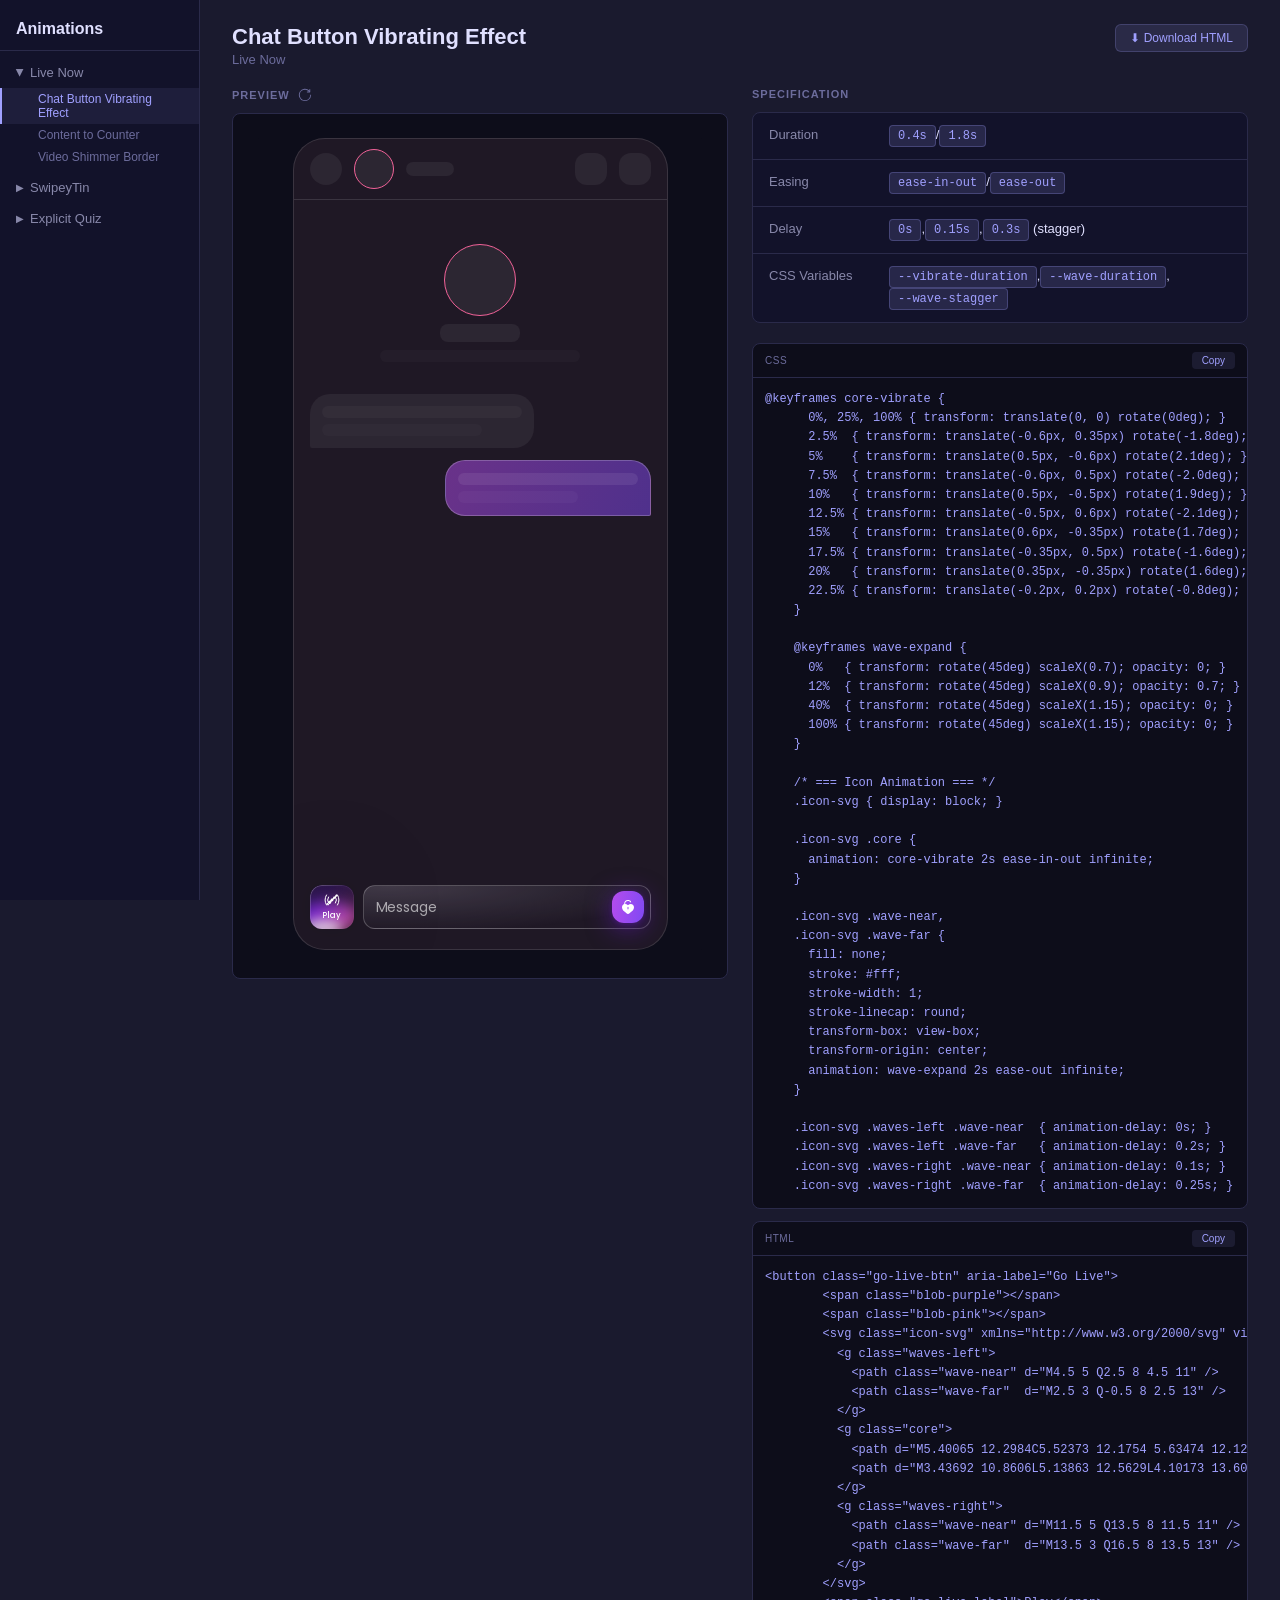
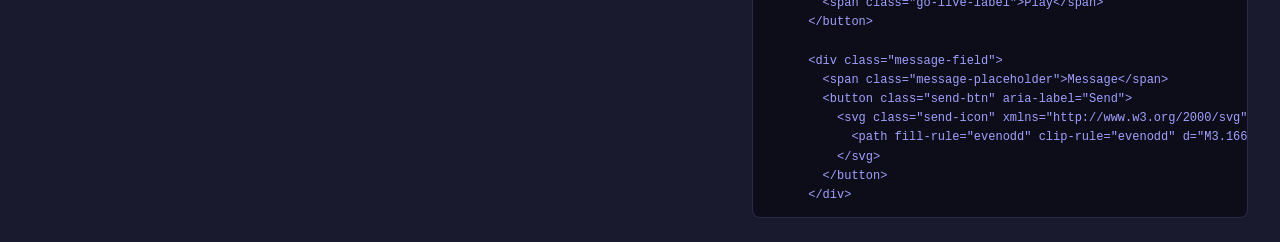
==== commit b6a677a1: "feat: register Explicit Quiz / Generating in the catalog Co-Authored-By: Claude Opus 4.6 (1M context" ====
--- a/index.html
+++ b/index.html
@@ -108,6 +108,16 @@
       data-note="Style selection screen with two animated hints: a pulsing green live-dot with expanding ring, and a bouncing 'Tap a style to select' label with double-bounce pattern."
       data-file="downloads/swipey-tin/style-select-screen.html">
     </section>
+
+    <section class="animation"
+      data-feature="Explicit Quiz"
+      data-name="Generating"
+      data-duration="6s (loading) + 0.8s (transition)"
+      data-easing="linear (progress), ease (fades)"
+      data-css-vars="--gen-shimmer-speed, --gen-progress-dur, --gen-fade"
+      data-note="Two-phase: loading progress with shimmer border → video reveal with button. Photo 'comes alive' as video when generation completes."
+      data-file="downloads/explicit-quiz/generating.html">
+    </section>
   </div>
 
   <script src="catalog.js"></script>
